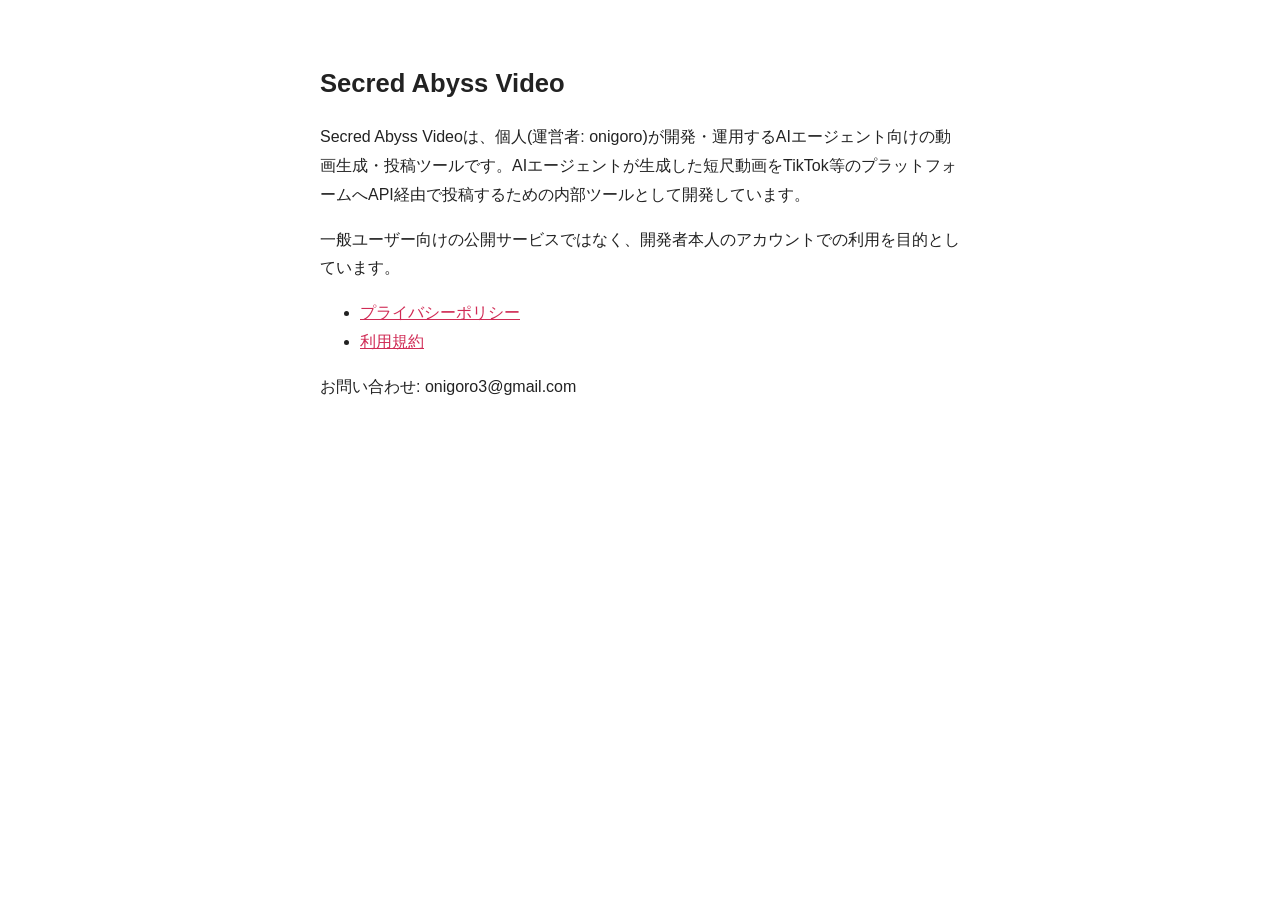
==== index.html @ 7963929e "Initial site: privacy policy, terms of service, icon" ====
<!doctype html>
<html lang="ja">
<head>
<meta charset="utf-8">
<meta name="viewport" content="width=device-width, initial-scale=1">
<title>Secred Abyss Video</title>
<style>
  body { font-family: -apple-system, BlinkMacSystemFont, "Hiragino Sans", "Yu Gothic", sans-serif; max-width: 640px; margin: 60px auto; padding: 0 20px; line-height: 1.8; color: #222; }
  h1 { font-size: 1.6em; }
  a { color: #d02b55; }
</style>
</head>
<body>
  <h1>Secred Abyss Video</h1>
  <p>Secred Abyss Videoは、個人(運営者: onigoro)が開発・運用するAIエージェント向けの動画生成・投稿ツールです。AIエージェントが生成した短尺動画をTikTok等のプラットフォームへAPI経由で投稿するための内部ツールとして開発しています。</p>
  <p>一般ユーザー向けの公開サービスではなく、開発者本人のアカウントでの利用を目的としています。</p>
  <ul>
    <li><a href="./privacy-policy.html">プライバシーポリシー</a></li>
    <li><a href="./terms-of-service.html">利用規約</a></li>
  </ul>
  <p>お問い合わせ: onigoro3@gmail.com</p>
</body>
</html>
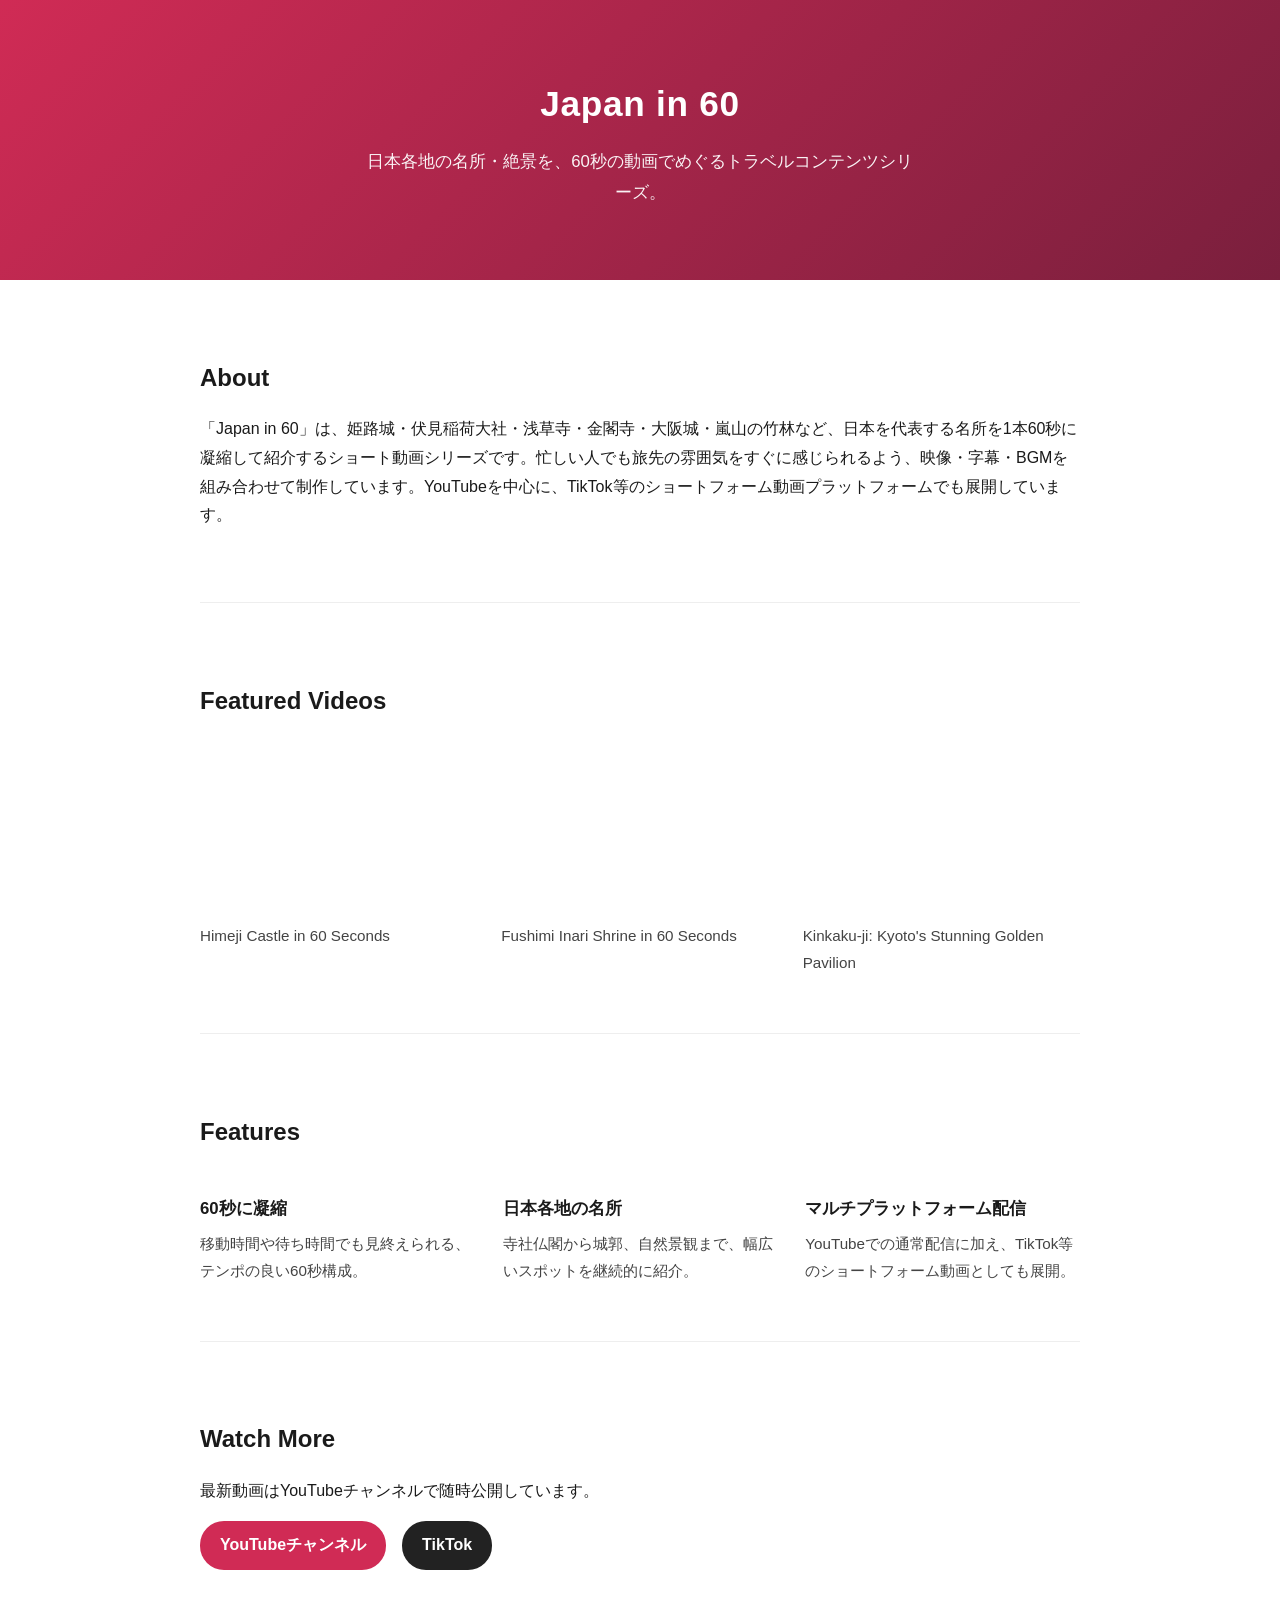
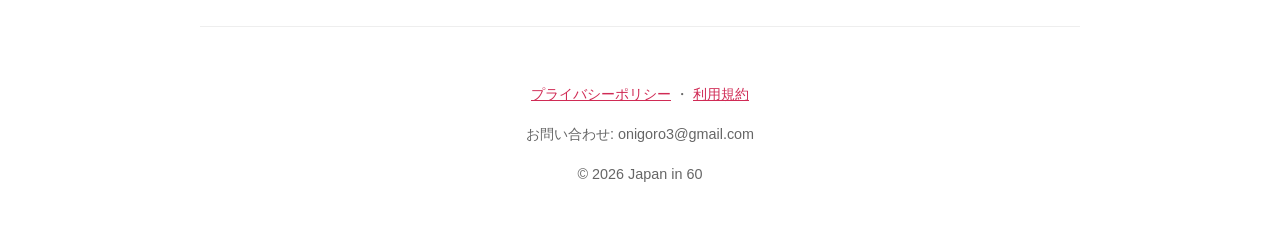
==== commit e9f443a1: "サイトをJapan in 60ブランドの公式サイト風にリニューアル TikTok審査で「ウェブサイトのURLが未完成のランディングページに見える」と 却下されたため、内部ツールである旨の自己申告文言を" ====
--- a/index.html
+++ b/index.html
@@ -3,21 +3,105 @@
 <head>
 <meta charset="utf-8">
 <meta name="viewport" content="width=device-width, initial-scale=1">
-<title>Secred Abyss Video</title>
+<title>Japan in 60 | 60秒でめぐる日本の絶景</title>
+<meta name="description" content="Japan in 60は、日本各地の名所・絶景を60秒の動画で紹介するトラベルコンテンツシリーズです。YouTube・TikTokで配信中。">
 <style>
-  body { font-family: -apple-system, BlinkMacSystemFont, "Hiragino Sans", "Yu Gothic", sans-serif; max-width: 640px; margin: 60px auto; padding: 0 20px; line-height: 1.8; color: #222; }
-  h1 { font-size: 1.6em; }
-  a { color: #d02b55; }
+  :root { color-scheme: light dark; }
+  body { font-family: -apple-system, BlinkMacSystemFont, "Hiragino Sans", "Yu Gothic", sans-serif; margin: 0; padding: 0; line-height: 1.8; color: #1a1a1a; background: #fff; }
+  header.hero { background: linear-gradient(135deg, #d02b55, #7a1f3d); color: #fff; padding: 72px 20px; text-align: center; }
+  header.hero h1 { font-size: 2.2em; margin: 0 0 12px; letter-spacing: 0.02em; }
+  header.hero p { font-size: 1.05em; margin: 0 auto; max-width: 560px; opacity: 0.95; }
+  .wrap { max-width: 880px; margin: 0 auto; padding: 0 20px; }
+  section { padding: 56px 0; border-bottom: 1px solid #eee; }
+  section h2 { font-size: 1.5em; margin-bottom: 0.6em; }
+  .videos { display: grid; grid-template-columns: repeat(auto-fit, minmax(260px, 1fr)); gap: 24px; margin-top: 24px; }
+  .video-card iframe { width: 100%; aspect-ratio: 16 / 9; border: 0; border-radius: 10px; }
+  .video-card p { margin: 10px 0 0; font-size: 0.95em; color: #444; }
+  .features { display: grid; grid-template-columns: repeat(auto-fit, minmax(220px, 1fr)); gap: 28px; margin-top: 24px; }
+  .feature h3 { font-size: 1.05em; margin-bottom: 6px; }
+  .feature p { margin: 0; color: #444; font-size: 0.95em; }
+  .links { display: flex; gap: 16px; flex-wrap: wrap; margin-top: 16px; }
+  .links a { display: inline-block; padding: 10px 20px; border-radius: 24px; background: #d02b55; color: #fff; text-decoration: none; font-weight: 600; }
+  .links a.secondary { background: #222; }
+  footer { text-align: center; padding: 40px 20px; font-size: 0.9em; color: #666; }
+  footer a { color: #d02b55; }
+  @media (prefers-color-scheme: dark) {
+    body { background: #121212; color: #eee; }
+    section { border-bottom-color: #2a2a2a; }
+    .feature p, .video-card p { color: #bbb; }
+    footer { color: #999; }
+  }
 </style>
 </head>
 <body>
-  <h1>Secred Abyss Video</h1>
-  <p>Secred Abyss Videoは、個人(運営者: onigoro)が開発・運用するAIエージェント向けの動画生成・投稿ツールです。AIエージェントが生成した短尺動画をTikTok等のプラットフォームへAPI経由で投稿するための内部ツールとして開発しています。</p>
-  <p>一般ユーザー向けの公開サービスではなく、開発者本人のアカウントでの利用を目的としています。</p>
-  <ul>
-    <li><a href="./privacy-policy.html">プライバシーポリシー</a></li>
-    <li><a href="./terms-of-service.html">利用規約</a></li>
-  </ul>
+
+<header class="hero">
+  <h1>Japan in 60</h1>
+  <p>日本各地の名所・絶景を、60秒の動画でめぐるトラベルコンテンツシリーズ。</p>
+</header>
+
+<div class="wrap">
+
+  <section id="about">
+    <h2>About</h2>
+    <p>「Japan in 60」は、姫路城・伏見稲荷大社・浅草寺・金閣寺・大阪城・嵐山の竹林など、日本を代表する名所を1本60秒に凝縮して紹介するショート動画シリーズです。忙しい人でも旅先の雰囲気をすぐに感じられるよう、映像・字幕・BGMを組み合わせて制作しています。YouTubeを中心に、TikTok等のショートフォーム動画プラットフォームでも展開しています。</p>
+  </section>
+
+  <section id="videos">
+    <h2>Featured Videos</h2>
+    <div class="videos">
+      <div class="video-card">
+        <iframe src="https://www.youtube.com/embed/I4O2WAohvkE" title="Himeji Castle in 60 Seconds" loading="lazy" allowfullscreen></iframe>
+        <p>Himeji Castle in 60 Seconds</p>
+      </div>
+      <div class="video-card">
+        <iframe src="https://www.youtube.com/embed/RI4mKDddH18" title="Fushimi Inari Shrine in 60 Seconds" loading="lazy" allowfullscreen></iframe>
+        <p>Fushimi Inari Shrine in 60 Seconds</p>
+      </div>
+      <div class="video-card">
+        <iframe src="https://www.youtube.com/embed/2-RIvHltJ2s" title="Kinkaku-ji: Kyoto's Golden Pavilion" loading="lazy" allowfullscreen></iframe>
+        <p>Kinkaku-ji: Kyoto's Stunning Golden Pavilion</p>
+      </div>
+    </div>
+  </section>
+
+  <section id="features">
+    <h2>Features</h2>
+    <div class="features">
+      <div class="feature">
+        <h3>60秒に凝縮</h3>
+        <p>移動時間や待ち時間でも見終えられる、テンポの良い60秒構成。</p>
+      </div>
+      <div class="feature">
+        <h3>日本各地の名所</h3>
+        <p>寺社仏閣から城郭、自然景観まで、幅広いスポットを継続的に紹介。</p>
+      </div>
+      <div class="feature">
+        <h3>マルチプラットフォーム配信</h3>
+        <p>YouTubeでの通常配信に加え、TikTok等のショートフォーム動画としても展開。</p>
+      </div>
+    </div>
+  </section>
+
+  <section id="links">
+    <h2>Watch More</h2>
+    <p>最新動画はYouTubeチャンネルで随時公開しています。</p>
+    <div class="links">
+      <a href="https://www.youtube.com/channel/UCpa-3qOSFfcZK1bfdzQVUzA" target="_blank" rel="noopener">YouTubeチャンネル</a>
+      <a href="https://www.tiktok.com/@japan_in_60" class="secondary" target="_blank" rel="noopener">TikTok</a>
+    </div>
+  </section>
+
+</div>
+
+<footer>
+  <p>
+    <a href="./privacy-policy.html">プライバシーポリシー</a> ・
+    <a href="./terms-of-service.html">利用規約</a>
+  </p>
   <p>お問い合わせ: onigoro3@gmail.com</p>
+  <p>&copy; 2026 Japan in 60</p>
+</footer>
+
 </body>
 </html>
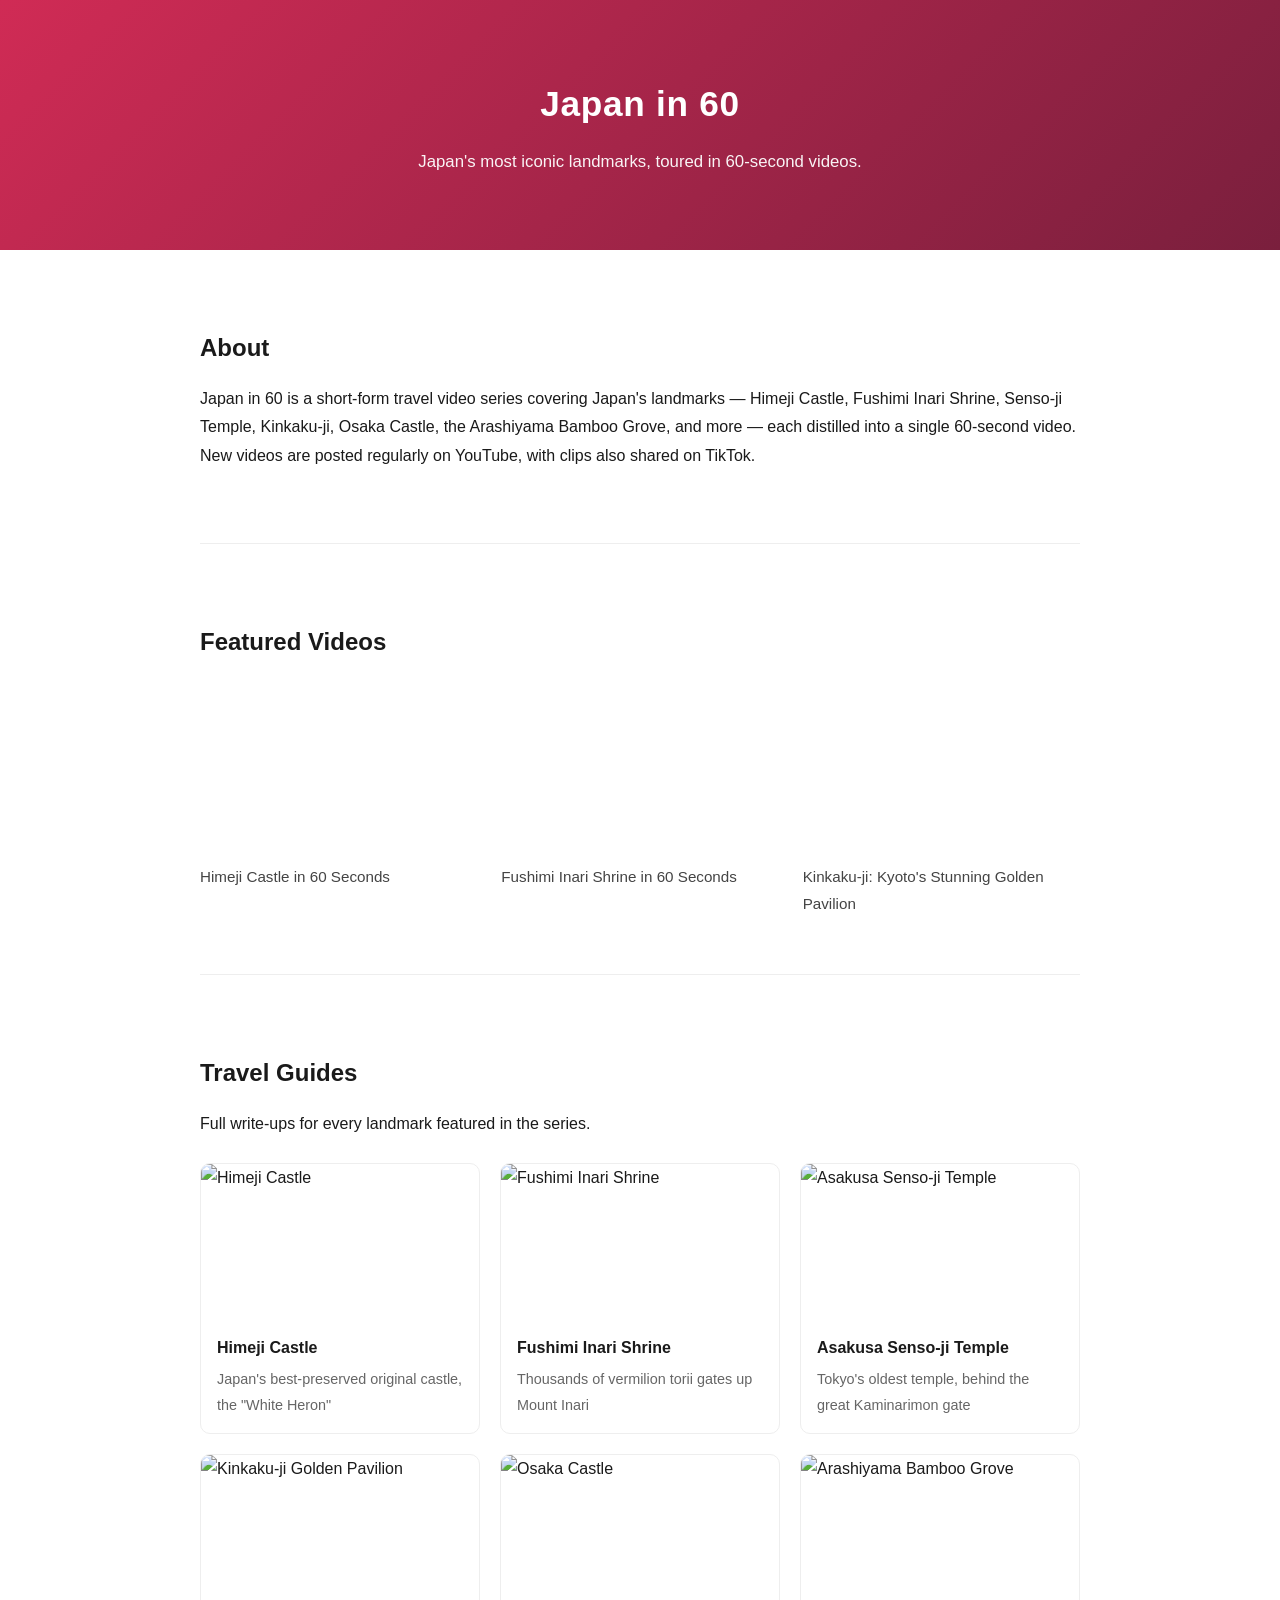
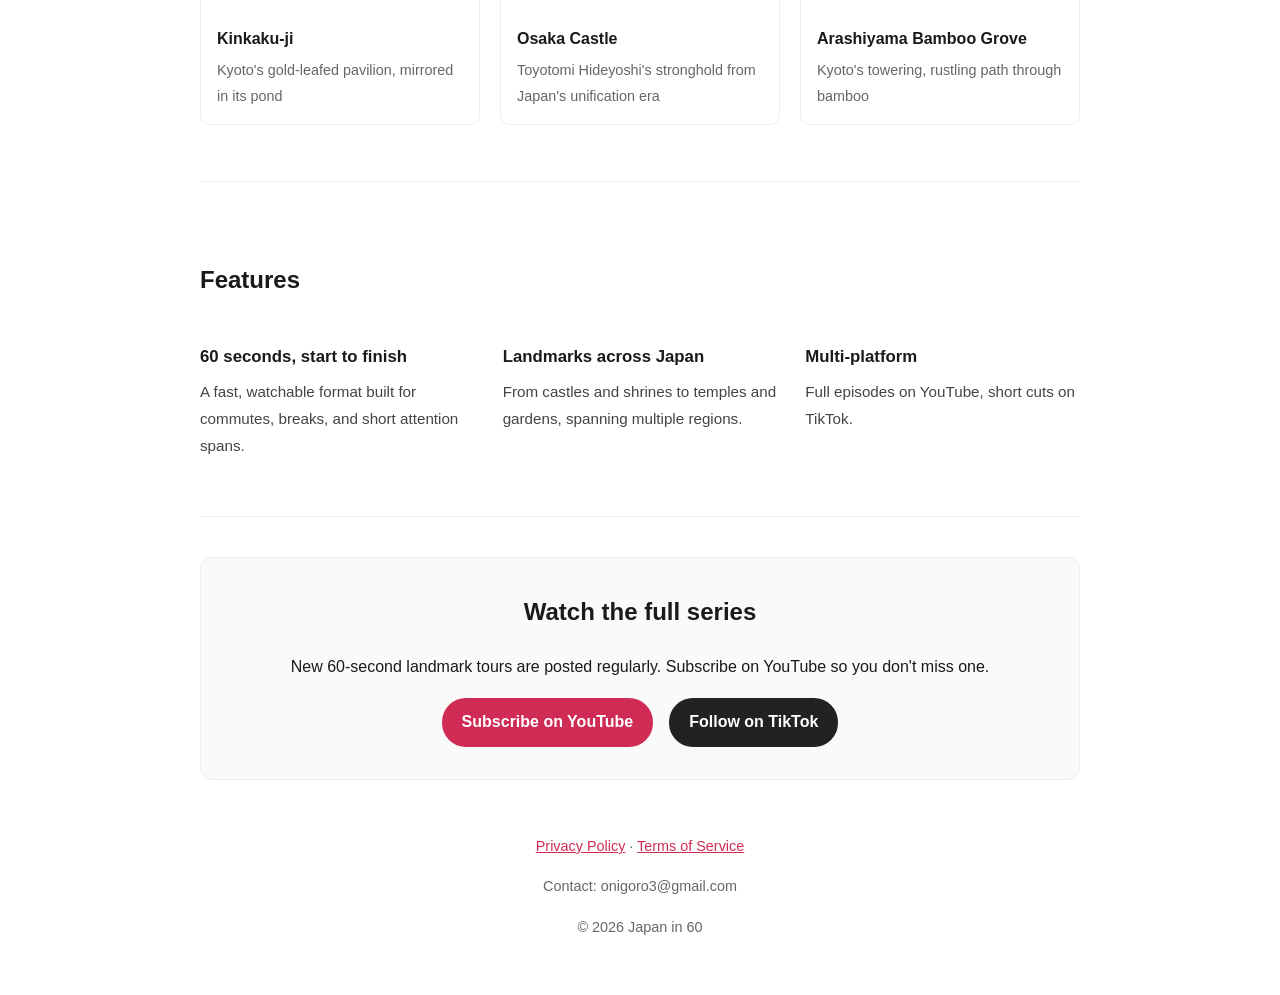
==== commit 5eb52c02: "サイトを英語化し、名所ごとの旅行ガイド記事6本を追加 海外向けSEO/インデックスとYouTube/TikTokへの流入導線強化のため、 トップページ・プライバシーポリシー・利用規約を英語化。名所ごと" ====
--- a/index.html
+++ b/index.html
@@ -1,50 +1,25 @@
 <!doctype html>
-<html lang="ja">
+<html lang="en">
 <head>
 <meta charset="utf-8">
 <meta name="viewport" content="width=device-width, initial-scale=1">
-<title>Japan in 60 | 60秒でめぐる日本の絶景</title>
-<meta name="description" content="Japan in 60は、日本各地の名所・絶景を60秒の動画で紹介するトラベルコンテンツシリーズです。YouTube・TikTokで配信中。">
-<style>
-  :root { color-scheme: light dark; }
-  body { font-family: -apple-system, BlinkMacSystemFont, "Hiragino Sans", "Yu Gothic", sans-serif; margin: 0; padding: 0; line-height: 1.8; color: #1a1a1a; background: #fff; }
-  header.hero { background: linear-gradient(135deg, #d02b55, #7a1f3d); color: #fff; padding: 72px 20px; text-align: center; }
-  header.hero h1 { font-size: 2.2em; margin: 0 0 12px; letter-spacing: 0.02em; }
-  header.hero p { font-size: 1.05em; margin: 0 auto; max-width: 560px; opacity: 0.95; }
-  .wrap { max-width: 880px; margin: 0 auto; padding: 0 20px; }
-  section { padding: 56px 0; border-bottom: 1px solid #eee; }
-  section h2 { font-size: 1.5em; margin-bottom: 0.6em; }
-  .videos { display: grid; grid-template-columns: repeat(auto-fit, minmax(260px, 1fr)); gap: 24px; margin-top: 24px; }
-  .video-card iframe { width: 100%; aspect-ratio: 16 / 9; border: 0; border-radius: 10px; }
-  .video-card p { margin: 10px 0 0; font-size: 0.95em; color: #444; }
-  .features { display: grid; grid-template-columns: repeat(auto-fit, minmax(220px, 1fr)); gap: 28px; margin-top: 24px; }
-  .feature h3 { font-size: 1.05em; margin-bottom: 6px; }
-  .feature p { margin: 0; color: #444; font-size: 0.95em; }
-  .links { display: flex; gap: 16px; flex-wrap: wrap; margin-top: 16px; }
-  .links a { display: inline-block; padding: 10px 20px; border-radius: 24px; background: #d02b55; color: #fff; text-decoration: none; font-weight: 600; }
-  .links a.secondary { background: #222; }
-  footer { text-align: center; padding: 40px 20px; font-size: 0.9em; color: #666; }
-  footer a { color: #d02b55; }
-  @media (prefers-color-scheme: dark) {
-    body { background: #121212; color: #eee; }
-    section { border-bottom-color: #2a2a2a; }
-    .feature p, .video-card p { color: #bbb; }
-    footer { color: #999; }
-  }
-</style>
+<title>Japan in 60 | Japan's Landmarks in 60-Second Videos</title>
+<meta name="description" content="Japan in 60 is a short-form video series that tours Japan's most iconic landmarks in 60 seconds each. Watch on YouTube and TikTok, or read the full travel guides.">
+<link rel="canonical" href="https://onigoro3.github.io/secred-abyss-video/">
+<link rel="stylesheet" href="./style.css">
 </head>
 <body>
 
 <header class="hero">
   <h1>Japan in 60</h1>
-  <p>日本各地の名所・絶景を、60秒の動画でめぐるトラベルコンテンツシリーズ。</p>
+  <p>Japan's most iconic landmarks, toured in 60-second videos.</p>
 </header>
 
 <div class="wrap">
 
   <section id="about">
     <h2>About</h2>
-    <p>「Japan in 60」は、姫路城・伏見稲荷大社・浅草寺・金閣寺・大阪城・嵐山の竹林など、日本を代表する名所を1本60秒に凝縮して紹介するショート動画シリーズです。忙しい人でも旅先の雰囲気をすぐに感じられるよう、映像・字幕・BGMを組み合わせて制作しています。YouTubeを中心に、TikTok等のショートフォーム動画プラットフォームでも展開しています。</p>
+    <p>Japan in 60 is a short-form travel video series covering Japan's landmarks — Himeji Castle, Fushimi Inari Shrine, Senso-ji Temple, Kinkaku-ji, Osaka Castle, the Arashiyama Bamboo Grove, and more — each distilled into a single 60-second video. New videos are posted regularly on YouTube, with clips also shared on TikTok.</p>
   </section>
 
   <section id="videos">
@@ -65,41 +40,90 @@
     </div>
   </section>
 
+  <section id="guides">
+    <h2>Travel Guides</h2>
+    <p>Full write-ups for every landmark featured in the series.</p>
+    <div class="guides">
+      <a class="guide-card" href="./articles/himeji-castle.html">
+        <img src="https://img.youtube.com/vi/I4O2WAohvkE/hqdefault.jpg" alt="Himeji Castle" loading="lazy">
+        <div class="guide-card-body">
+          <h3>Himeji Castle</h3>
+          <p>Japan's best-preserved original castle, the "White Heron"</p>
+        </div>
+      </a>
+      <a class="guide-card" href="./articles/fushimi-inari-shrine.html">
+        <img src="https://img.youtube.com/vi/RI4mKDddH18/hqdefault.jpg" alt="Fushimi Inari Shrine" loading="lazy">
+        <div class="guide-card-body">
+          <h3>Fushimi Inari Shrine</h3>
+          <p>Thousands of vermilion torii gates up Mount Inari</p>
+        </div>
+      </a>
+      <a class="guide-card" href="./articles/asakusa-sensoji-temple.html">
+        <img src="https://img.youtube.com/vi/uT6TmuySlJw/hqdefault.jpg" alt="Asakusa Senso-ji Temple" loading="lazy">
+        <div class="guide-card-body">
+          <h3>Asakusa Senso-ji Temple</h3>
+          <p>Tokyo's oldest temple, behind the great Kaminarimon gate</p>
+        </div>
+      </a>
+      <a class="guide-card" href="./articles/kinkakuji-golden-pavilion.html">
+        <img src="https://img.youtube.com/vi/2-RIvHltJ2s/hqdefault.jpg" alt="Kinkaku-ji Golden Pavilion" loading="lazy">
+        <div class="guide-card-body">
+          <h3>Kinkaku-ji</h3>
+          <p>Kyoto's gold-leafed pavilion, mirrored in its pond</p>
+        </div>
+      </a>
+      <a class="guide-card" href="./articles/osaka-castle.html">
+        <img src="https://img.youtube.com/vi/92txyfQEysI/hqdefault.jpg" alt="Osaka Castle" loading="lazy">
+        <div class="guide-card-body">
+          <h3>Osaka Castle</h3>
+          <p>Toyotomi Hideyoshi's stronghold from Japan's unification era</p>
+        </div>
+      </a>
+      <a class="guide-card" href="./articles/arashiyama-bamboo-grove.html">
+        <img src="https://img.youtube.com/vi/oqUsK2Q7cJ4/hqdefault.jpg" alt="Arashiyama Bamboo Grove" loading="lazy">
+        <div class="guide-card-body">
+          <h3>Arashiyama Bamboo Grove</h3>
+          <p>Kyoto's towering, rustling path through bamboo</p>
+        </div>
+      </a>
+    </div>
+  </section>
+
   <section id="features">
     <h2>Features</h2>
     <div class="features">
       <div class="feature">
-        <h3>60秒に凝縮</h3>
-        <p>移動時間や待ち時間でも見終えられる、テンポの良い60秒構成。</p>
+        <h3>60 seconds, start to finish</h3>
+        <p>A fast, watchable format built for commutes, breaks, and short attention spans.</p>
       </div>
       <div class="feature">
-        <h3>日本各地の名所</h3>
-        <p>寺社仏閣から城郭、自然景観まで、幅広いスポットを継続的に紹介。</p>
+        <h3>Landmarks across Japan</h3>
+        <p>From castles and shrines to temples and gardens, spanning multiple regions.</p>
       </div>
       <div class="feature">
-        <h3>マルチプラットフォーム配信</h3>
-        <p>YouTubeでの通常配信に加え、TikTok等のショートフォーム動画としても展開。</p>
+        <h3>Multi-platform</h3>
+        <p>Full episodes on YouTube, short cuts on TikTok.</p>
       </div>
     </div>
   </section>
 
-  <section id="links">
-    <h2>Watch More</h2>
-    <p>最新動画はYouTubeチャンネルで随時公開しています。</p>
-    <div class="links">
-      <a href="https://www.youtube.com/channel/UCpa-3qOSFfcZK1bfdzQVUzA" target="_blank" rel="noopener">YouTubeチャンネル</a>
-      <a href="https://www.tiktok.com/@japan_in_60" class="secondary" target="_blank" rel="noopener">TikTok</a>
+  <div class="cta-box">
+    <h2>Watch the full series</h2>
+    <p>New 60-second landmark tours are posted regularly. Subscribe on YouTube so you don't miss one.</p>
+    <div class="links" style="justify-content: center;">
+      <a href="https://www.youtube.com/channel/UCpa-3qOSFfcZK1bfdzQVUzA?sub_confirmation=1" target="_blank" rel="noopener">Subscribe on YouTube</a>
+      <a href="https://www.tiktok.com/@japan_in_60" class="secondary" target="_blank" rel="noopener">Follow on TikTok</a>
     </div>
-  </section>
+  </div>
 
 </div>
 
 <footer>
   <p>
-    <a href="./privacy-policy.html">プライバシーポリシー</a> ・
-    <a href="./terms-of-service.html">利用規約</a>
+    <a href="./privacy-policy.html">Privacy Policy</a> &middot;
+    <a href="./terms-of-service.html">Terms of Service</a>
   </p>
-  <p>お問い合わせ: onigoro3@gmail.com</p>
+  <p>Contact: onigoro3@gmail.com</p>
   <p>&copy; 2026 Japan in 60</p>
 </footer>
 
--- a/style.css
+++ b/style.css
@@ -0,0 +1,51 @@
+:root { color-scheme: light dark; }
+body { font-family: -apple-system, BlinkMacSystemFont, "Hiragino Sans", "Yu Gothic", sans-serif; margin: 0; padding: 0; line-height: 1.8; color: #1a1a1a; background: #fff; }
+
+header.hero { background: linear-gradient(135deg, #d02b55, #7a1f3d); color: #fff; padding: 72px 20px; text-align: center; }
+header.hero h1 { font-size: 2.2em; margin: 0 0 12px; letter-spacing: 0.02em; }
+header.hero p { font-size: 1.05em; margin: 0 auto; max-width: 560px; opacity: 0.95; }
+header.hero.small { padding: 48px 20px 40px; }
+header.hero.small h1 { font-size: 1.7em; }
+header.hero .back { display: inline-block; margin-bottom: 18px; color: #ffd9e2; text-decoration: none; font-size: 0.95em; }
+
+.wrap { max-width: 880px; margin: 0 auto; padding: 0 20px; }
+.wrap.narrow { max-width: 680px; }
+
+section { padding: 56px 0; border-bottom: 1px solid #eee; }
+section h2 { font-size: 1.5em; margin-bottom: 0.6em; }
+
+.videos { display: grid; grid-template-columns: repeat(auto-fit, minmax(260px, 1fr)); gap: 24px; margin-top: 24px; }
+.video-card iframe, .article-video iframe { width: 100%; aspect-ratio: 16 / 9; border: 0; border-radius: 10px; }
+.video-card p { margin: 10px 0 0; font-size: 0.95em; color: #444; }
+
+.features { display: grid; grid-template-columns: repeat(auto-fit, minmax(220px, 1fr)); gap: 28px; margin-top: 24px; }
+.feature h3 { font-size: 1.05em; margin-bottom: 6px; }
+.feature p { margin: 0; color: #444; font-size: 0.95em; }
+
+.guides { display: grid; grid-template-columns: repeat(auto-fit, minmax(240px, 1fr)); gap: 20px; margin-top: 24px; }
+.guide-card { display: block; border: 1px solid #eee; border-radius: 10px; overflow: hidden; text-decoration: none; color: inherit; transition: box-shadow 0.15s ease; }
+.guide-card:hover { box-shadow: 0 4px 16px rgba(0,0,0,0.1); }
+.guide-card img { width: 100%; aspect-ratio: 16 / 9; object-fit: cover; display: block; }
+.guide-card .guide-card-body { padding: 14px 16px; }
+.guide-card h3 { margin: 0 0 4px; font-size: 1em; }
+.guide-card p { margin: 0; font-size: 0.9em; color: #666; }
+
+.links { display: flex; gap: 16px; flex-wrap: wrap; margin-top: 16px; }
+.links a { display: inline-block; padding: 10px 20px; border-radius: 24px; background: #d02b55; color: #fff; text-decoration: none; font-weight: 600; }
+.links a.secondary { background: #222; }
+
+.cta-box { background: #fafafa; border: 1px solid #eee; border-radius: 12px; padding: 32px; text-align: center; margin-top: 40px; }
+.cta-box h2 { margin-top: 0; }
+
+footer { text-align: center; padding: 40px 20px; font-size: 0.9em; color: #666; }
+footer a { color: #d02b55; }
+
+@media (prefers-color-scheme: dark) {
+  body { background: #121212; color: #eee; }
+  section { border-bottom-color: #2a2a2a; }
+  .feature p, .video-card p { color: #bbb; }
+  .guide-card { border-color: #2a2a2a; }
+  .guide-card p { color: #999; }
+  .cta-box { background: #1a1a1a; border-color: #2a2a2a; }
+  footer { color: #999; }
+}
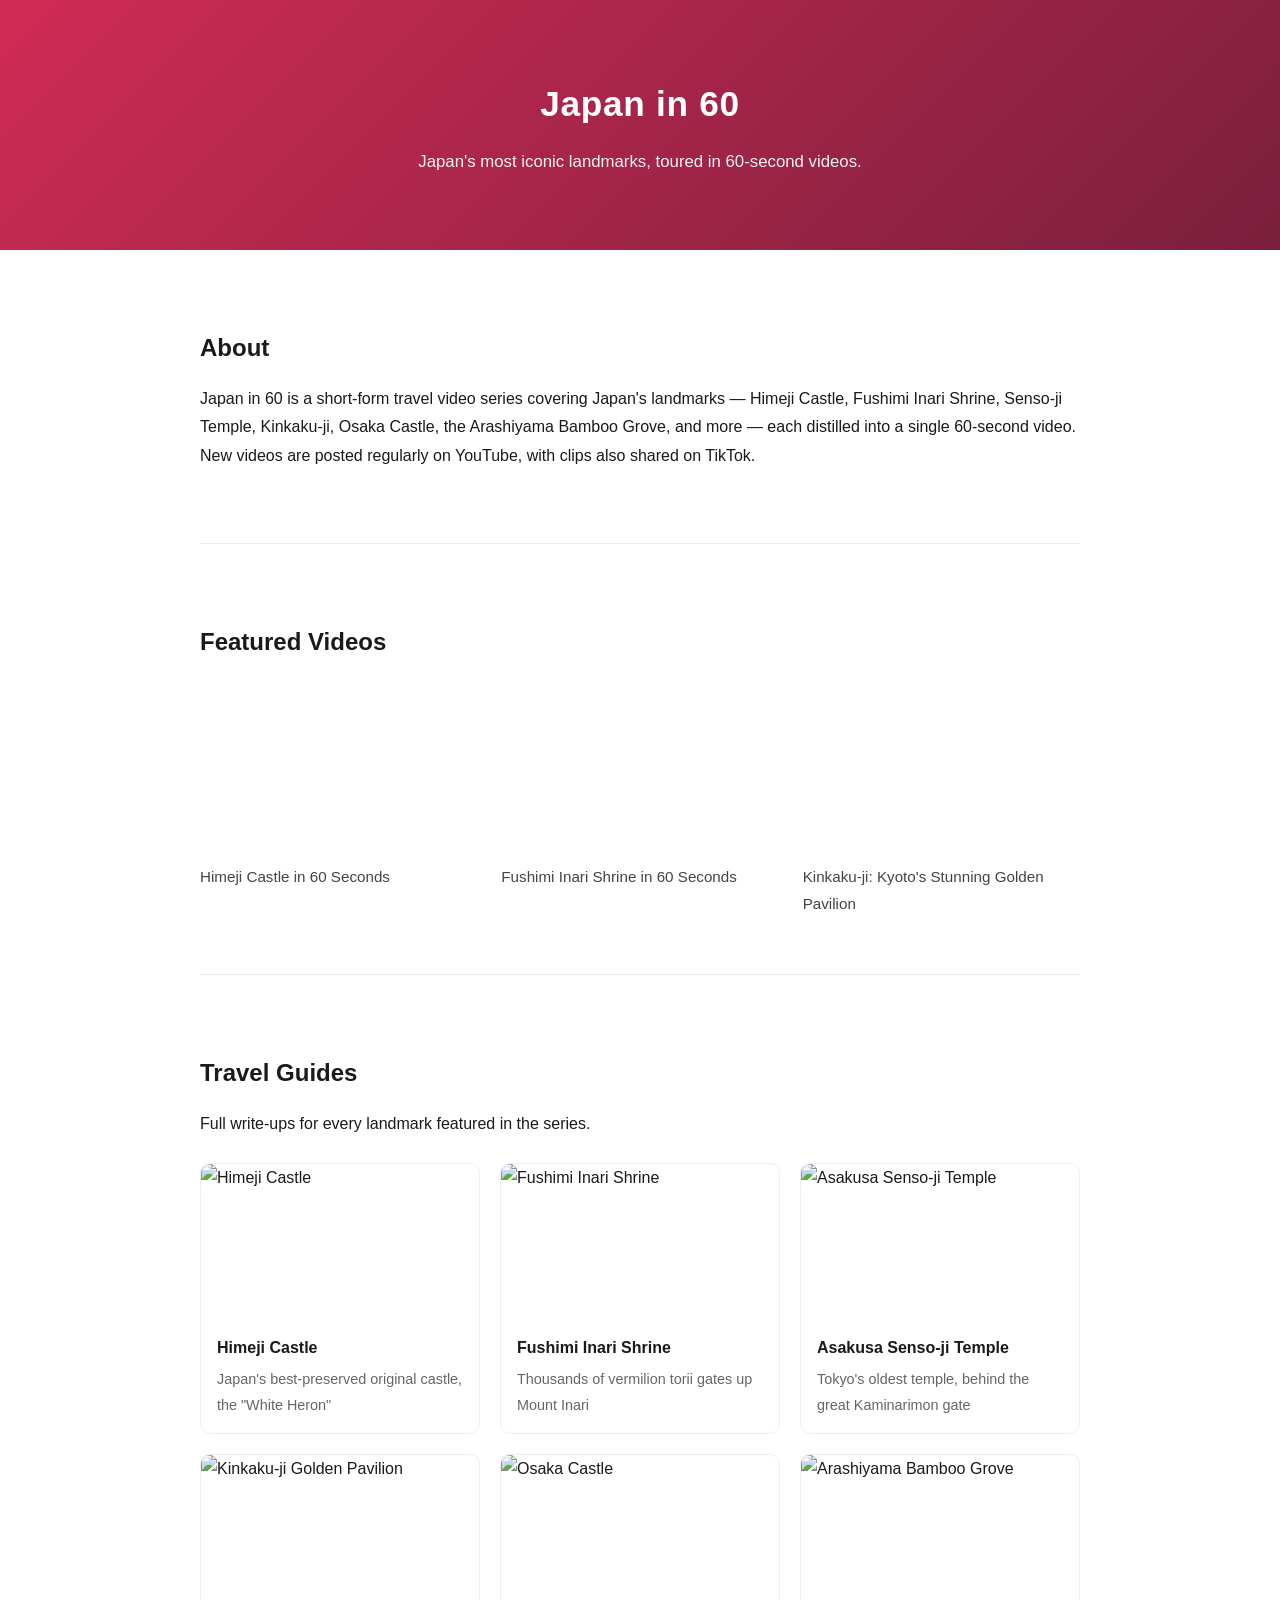
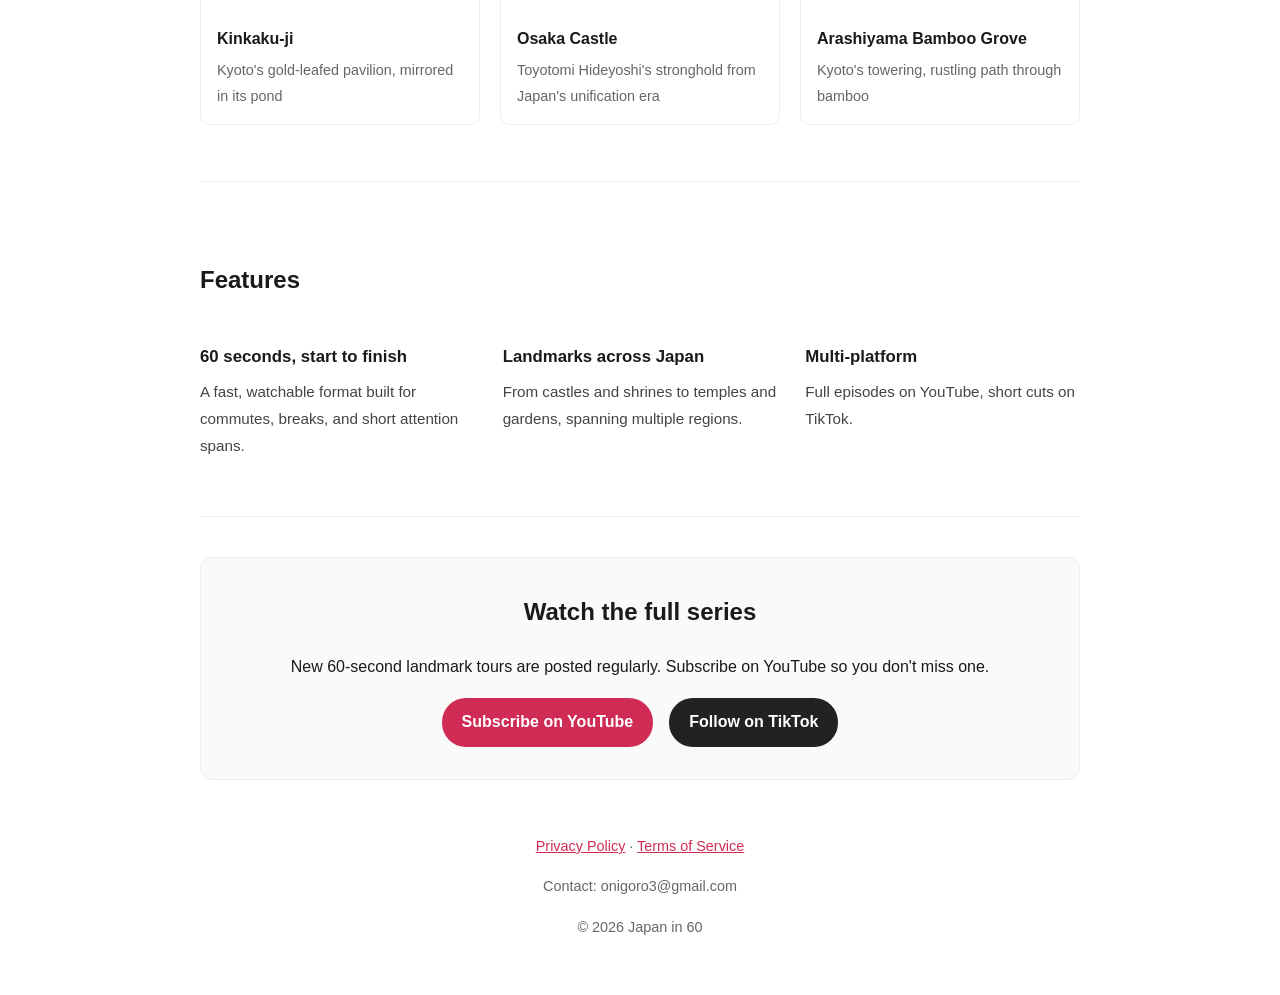
==== commit 81cf2e80: "Google Search Console所有権確認用metaタグを追加 海外向けインデックス登録のためjapanin.netをSearch Consoleへ登録。  Co-Authored-By: " ====
--- a/index.html
+++ b/index.html
@@ -3,9 +3,10 @@
 <head>
 <meta charset="utf-8">
 <meta name="viewport" content="width=device-width, initial-scale=1">
+<meta name="google-site-verification" content="rEIEpNqiU4zA0SunhPDjMxFzEUC4fReAYaHafd4rKjI" />
 <title>Japan in 60 | Japan's Landmarks in 60-Second Videos</title>
 <meta name="description" content="Japan in 60 is a short-form video series that tours Japan's most iconic landmarks in 60 seconds each. Watch on YouTube and TikTok, or read the full travel guides.">
-<link rel="canonical" href="https://onigoro3.github.io/secred-abyss-video/">
+<link rel="canonical" href="https://japanin.net/">
 <link rel="stylesheet" href="./style.css">
 </head>
 <body>
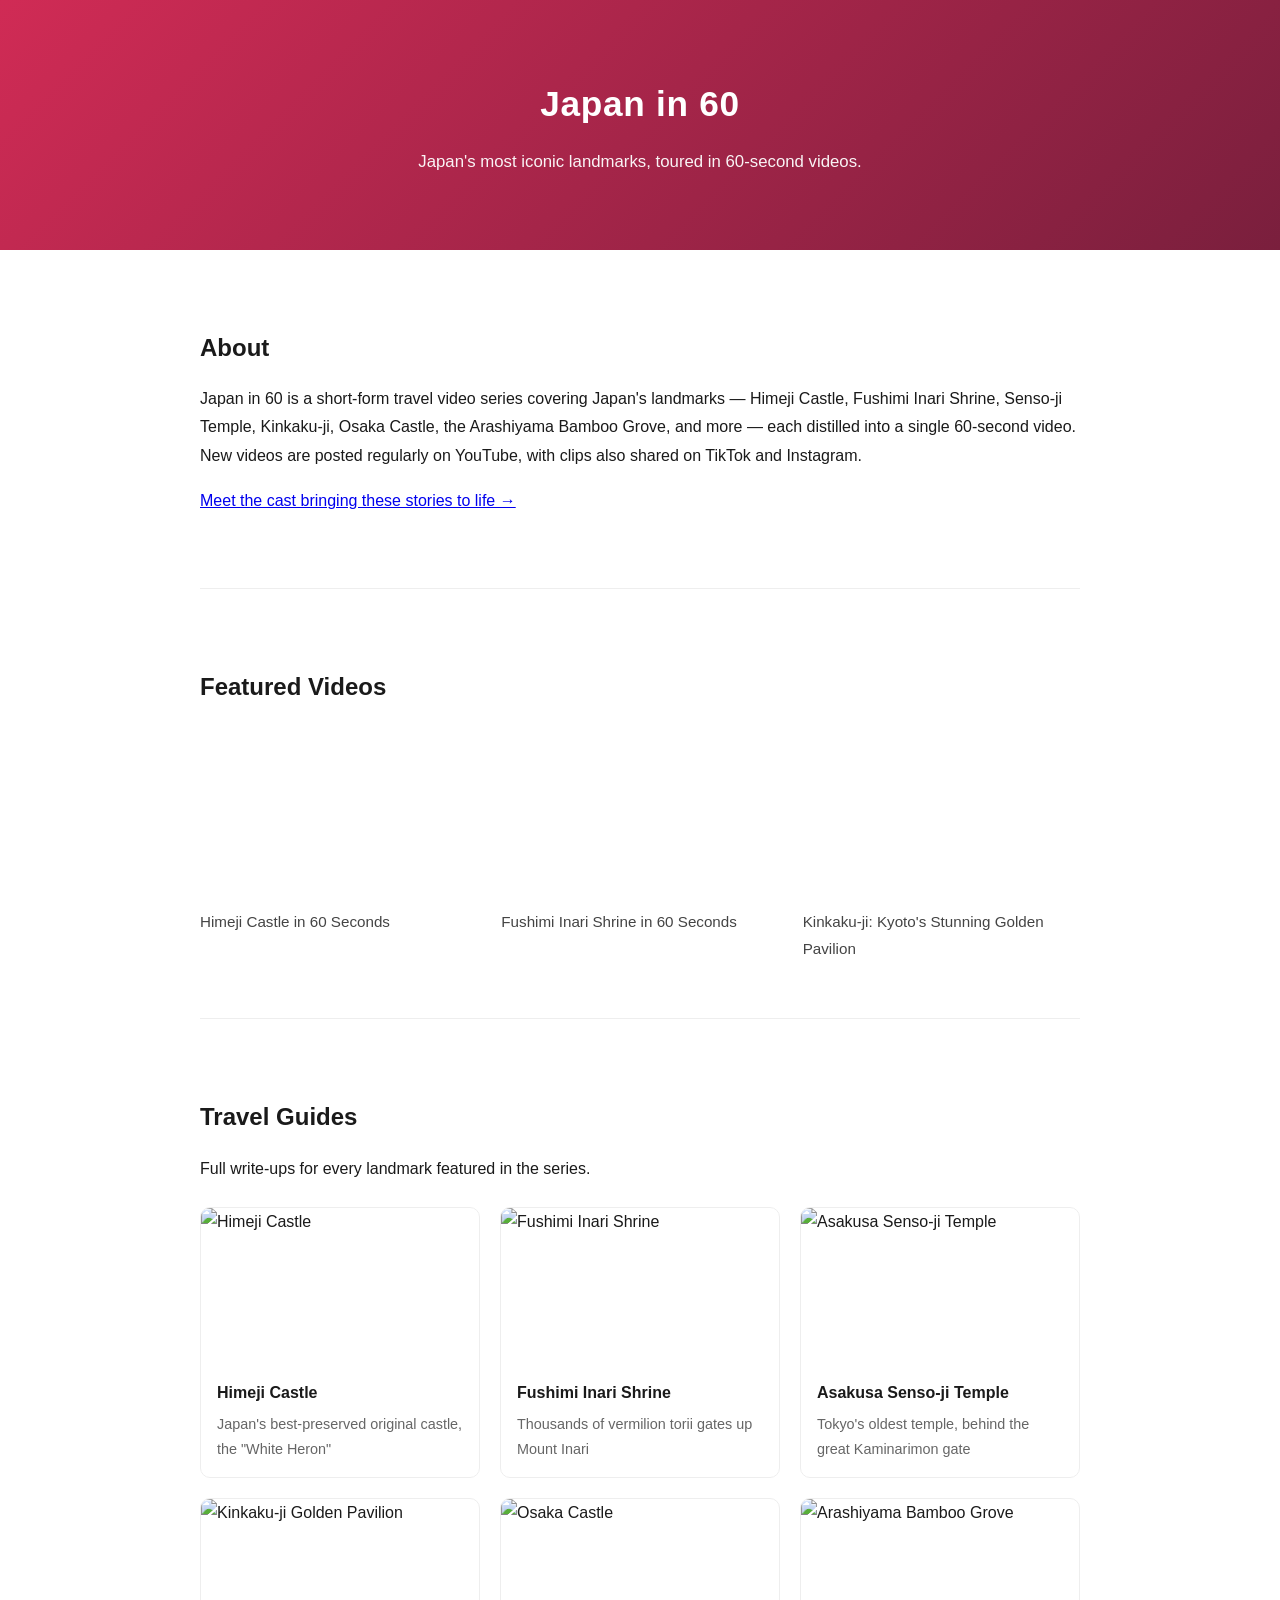
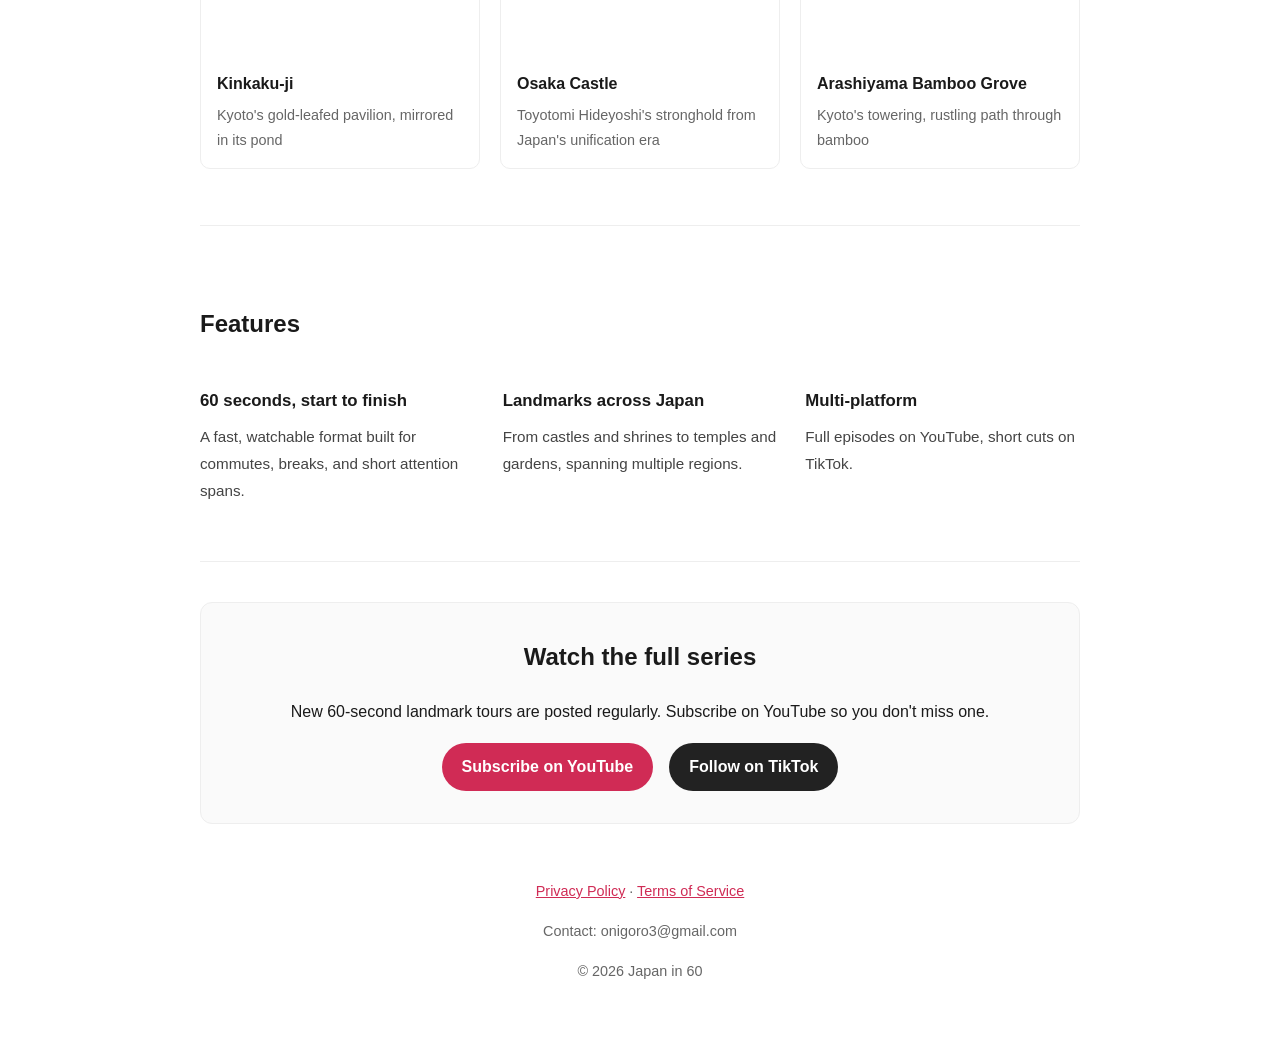
==== commit 22342c3b: "キャラクター紹介ページ(characters.html)を追加 Instagram/YouTube/Untranslatable Japanの全キャラクター(雪瀬みゆ、アーディオス、 紅姫、山中まいこ" ====
--- a/index.html
+++ b/index.html
@@ -20,7 +20,8 @@
 
   <section id="about">
     <h2>About</h2>
-    <p>Japan in 60 is a short-form travel video series covering Japan's landmarks — Himeji Castle, Fushimi Inari Shrine, Senso-ji Temple, Kinkaku-ji, Osaka Castle, the Arashiyama Bamboo Grove, and more — each distilled into a single 60-second video. New videos are posted regularly on YouTube, with clips also shared on TikTok.</p>
+    <p>Japan in 60 is a short-form travel video series covering Japan's landmarks — Himeji Castle, Fushimi Inari Shrine, Senso-ji Temple, Kinkaku-ji, Osaka Castle, the Arashiyama Bamboo Grove, and more — each distilled into a single 60-second video. New videos are posted regularly on YouTube, with clips also shared on TikTok and Instagram.</p>
+    <p><a href="./characters.html">Meet the cast bringing these stories to life &rarr;</a></p>
   </section>
 
   <section id="videos">
--- a/style.css
+++ b/style.css
@@ -30,6 +30,13 @@
 .guide-card h3 { margin: 0 0 4px; font-size: 1em; }
 .guide-card p { margin: 0; font-size: 0.9em; color: #666; }
 
+.characters { display: grid; grid-template-columns: repeat(auto-fit, minmax(240px, 1fr)); gap: 28px; margin-top: 24px; }
+.character-card { display: flex; flex-direction: column; align-items: center; text-align: center; border: 1px solid #eee; border-radius: 10px; padding: 20px 16px; }
+.character-card img { max-height: 260px; width: auto; max-width: 100%; object-fit: contain; margin-bottom: 14px; }
+.character-card h3 { margin: 0 0 8px; font-size: 1.1em; }
+.character-role { margin: 0 0 8px; font-size: 0.92em; color: #444; }
+.character-trait { margin: 0; font-size: 0.88em; color: #666; }
+
 .links { display: flex; gap: 16px; flex-wrap: wrap; margin-top: 16px; }
 .links a { display: inline-block; padding: 10px 20px; border-radius: 24px; background: #d02b55; color: #fff; text-decoration: none; font-weight: 600; }
 .links a.secondary { background: #222; }
@@ -48,4 +55,7 @@
   .guide-card p { color: #999; }
   .cta-box { background: #1a1a1a; border-color: #2a2a2a; }
   footer { color: #999; }
+  .character-card { border-color: #2a2a2a; }
+  .character-role { color: #bbb; }
+  .character-trait { color: #999; }
 }
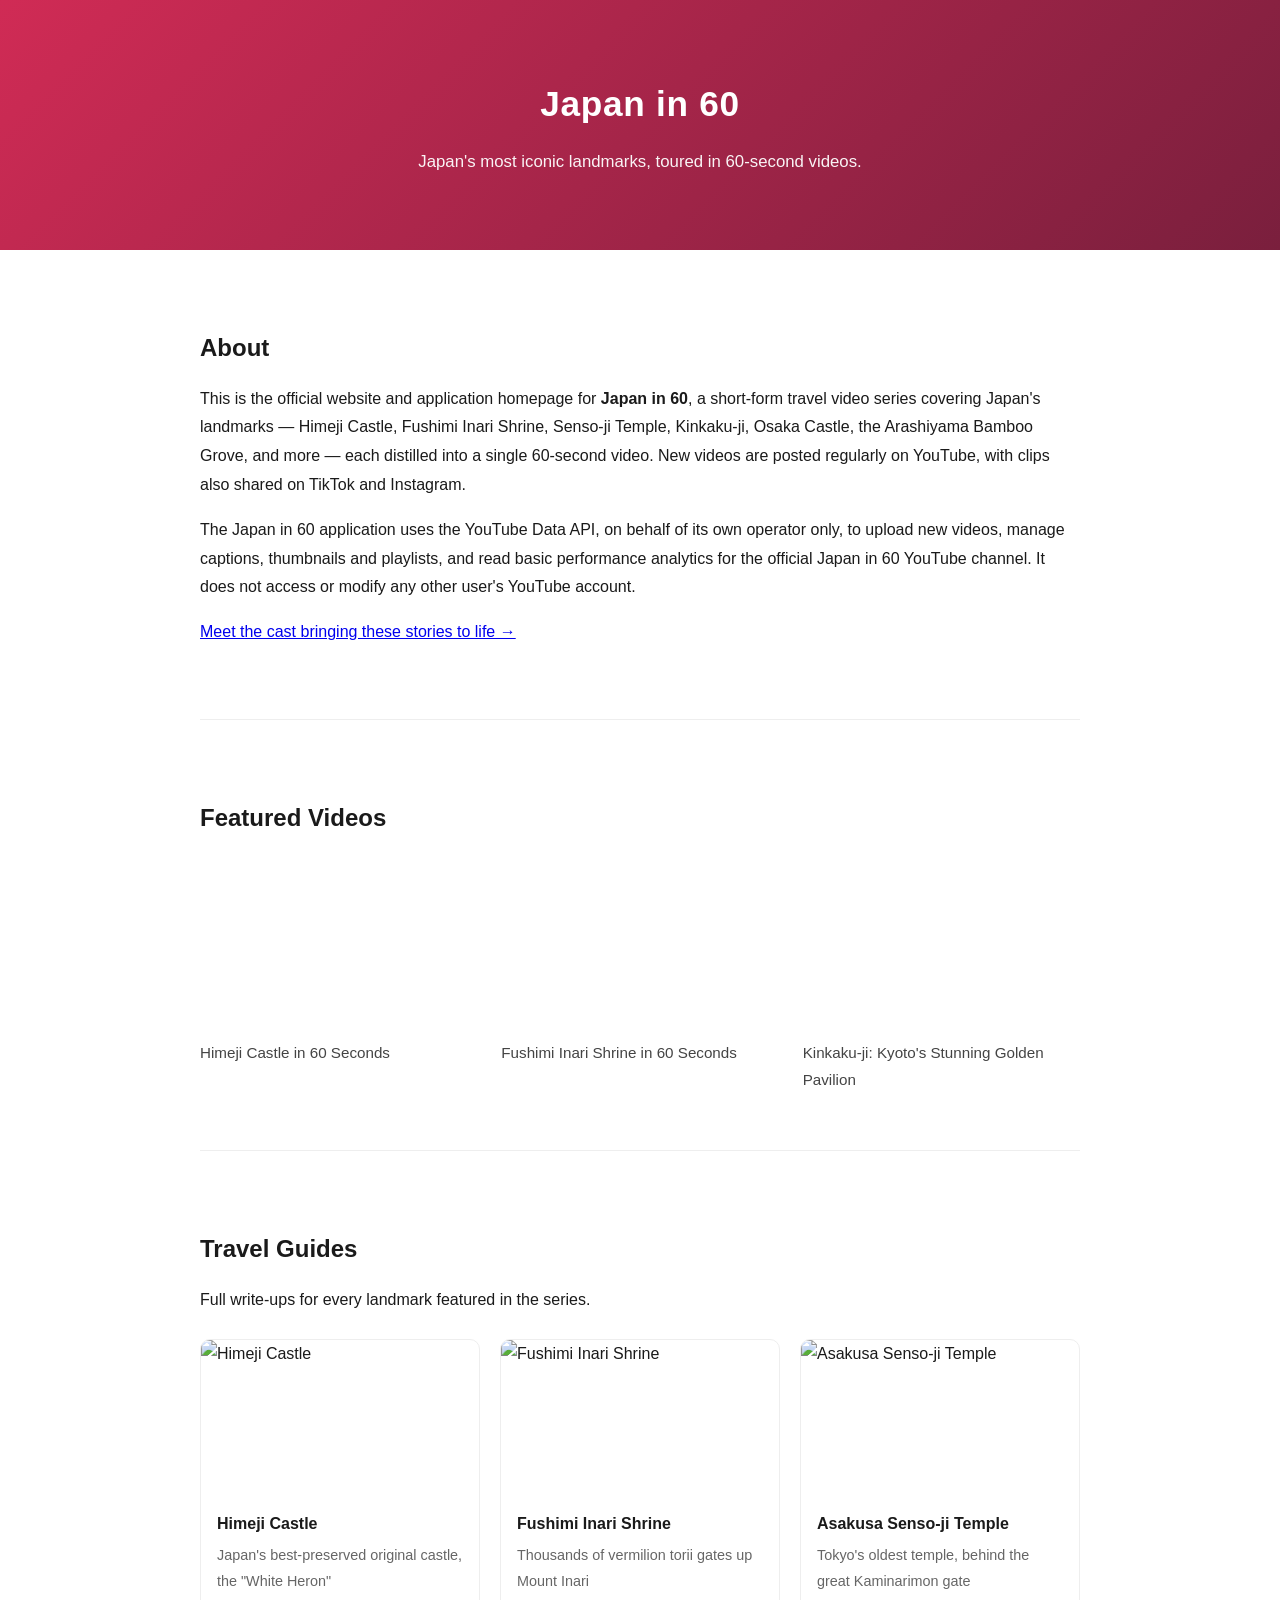
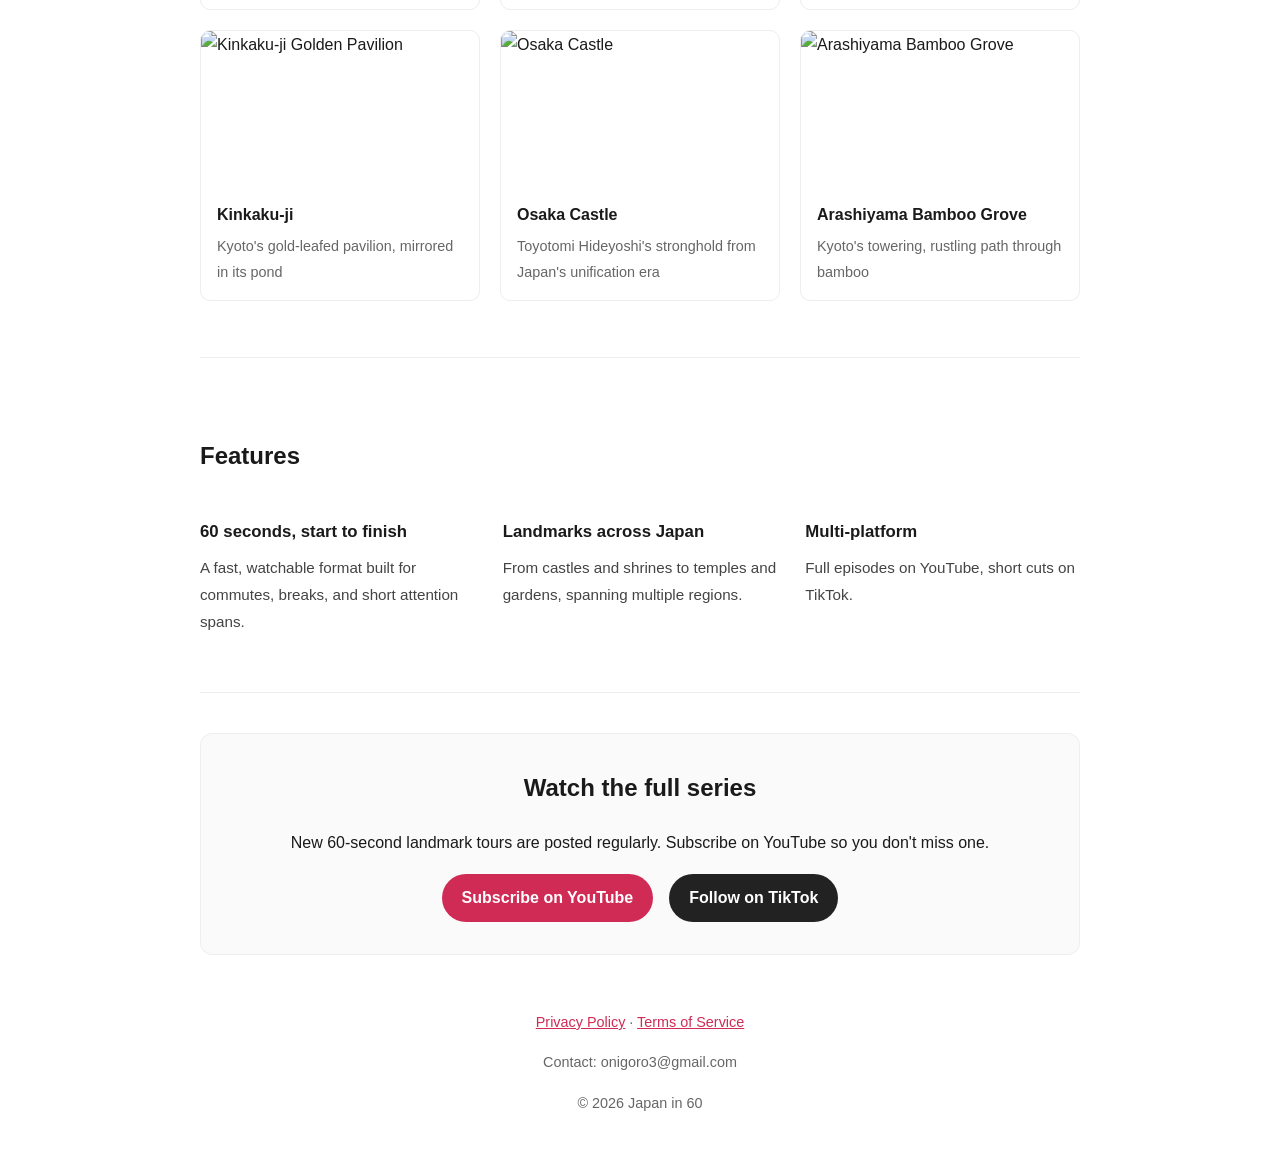
==== commit 28905c19: "Google OAuth検証のブランディング確認指摘に対応: ホームページにアプリの目的(YouTube API利用範囲)を明記 Co-Authored-By: Claude Sonnet 5 <no" ====
--- a/index.html
+++ b/index.html
@@ -20,7 +20,8 @@
 
   <section id="about">
     <h2>About</h2>
-    <p>Japan in 60 is a short-form travel video series covering Japan's landmarks — Himeji Castle, Fushimi Inari Shrine, Senso-ji Temple, Kinkaku-ji, Osaka Castle, the Arashiyama Bamboo Grove, and more — each distilled into a single 60-second video. New videos are posted regularly on YouTube, with clips also shared on TikTok and Instagram.</p>
+    <p>This is the official website and application homepage for <strong>Japan in 60</strong>, a short-form travel video series covering Japan's landmarks — Himeji Castle, Fushimi Inari Shrine, Senso-ji Temple, Kinkaku-ji, Osaka Castle, the Arashiyama Bamboo Grove, and more — each distilled into a single 60-second video. New videos are posted regularly on YouTube, with clips also shared on TikTok and Instagram.</p>
+    <p>The Japan in 60 application uses the YouTube Data API, on behalf of its own operator only, to upload new videos, manage captions, thumbnails and playlists, and read basic performance analytics for the official Japan in 60 YouTube channel. It does not access or modify any other user's YouTube account.</p>
     <p><a href="./characters.html">Meet the cast bringing these stories to life &rarr;</a></p>
   </section>
 
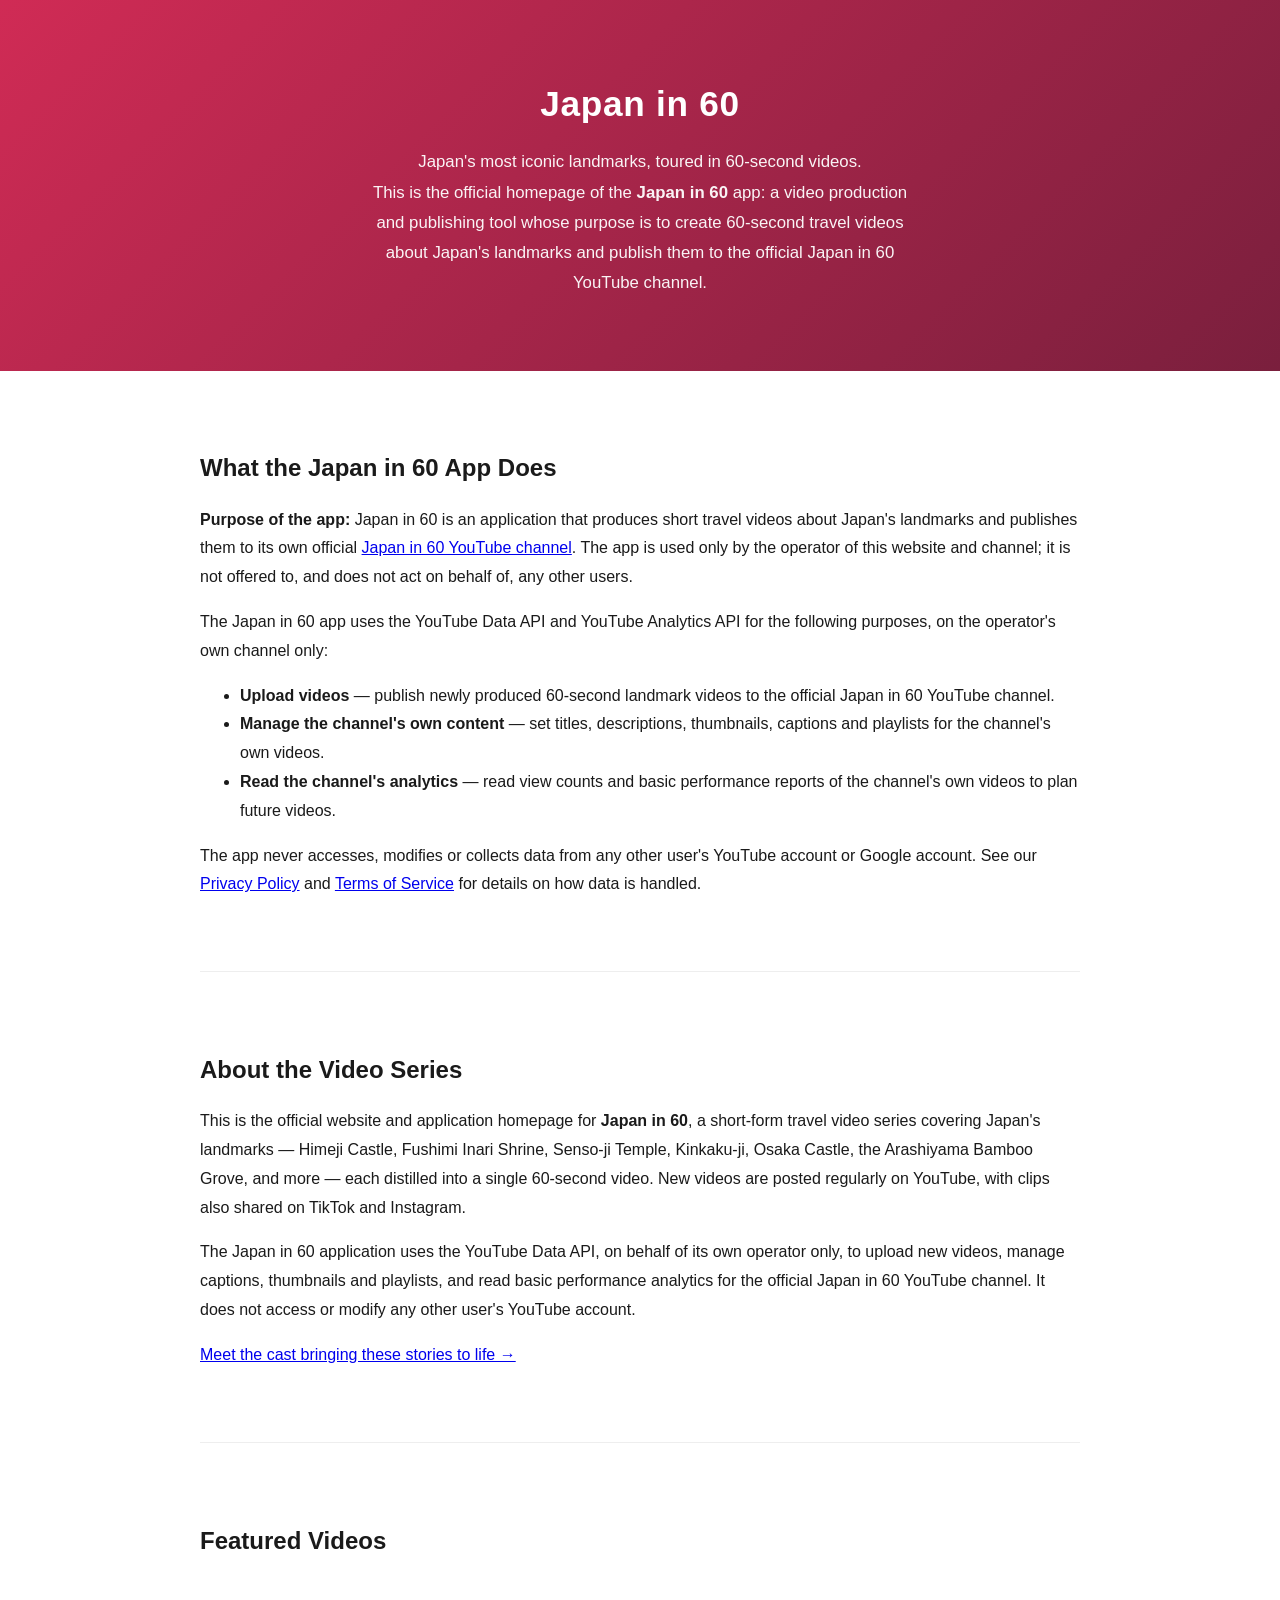
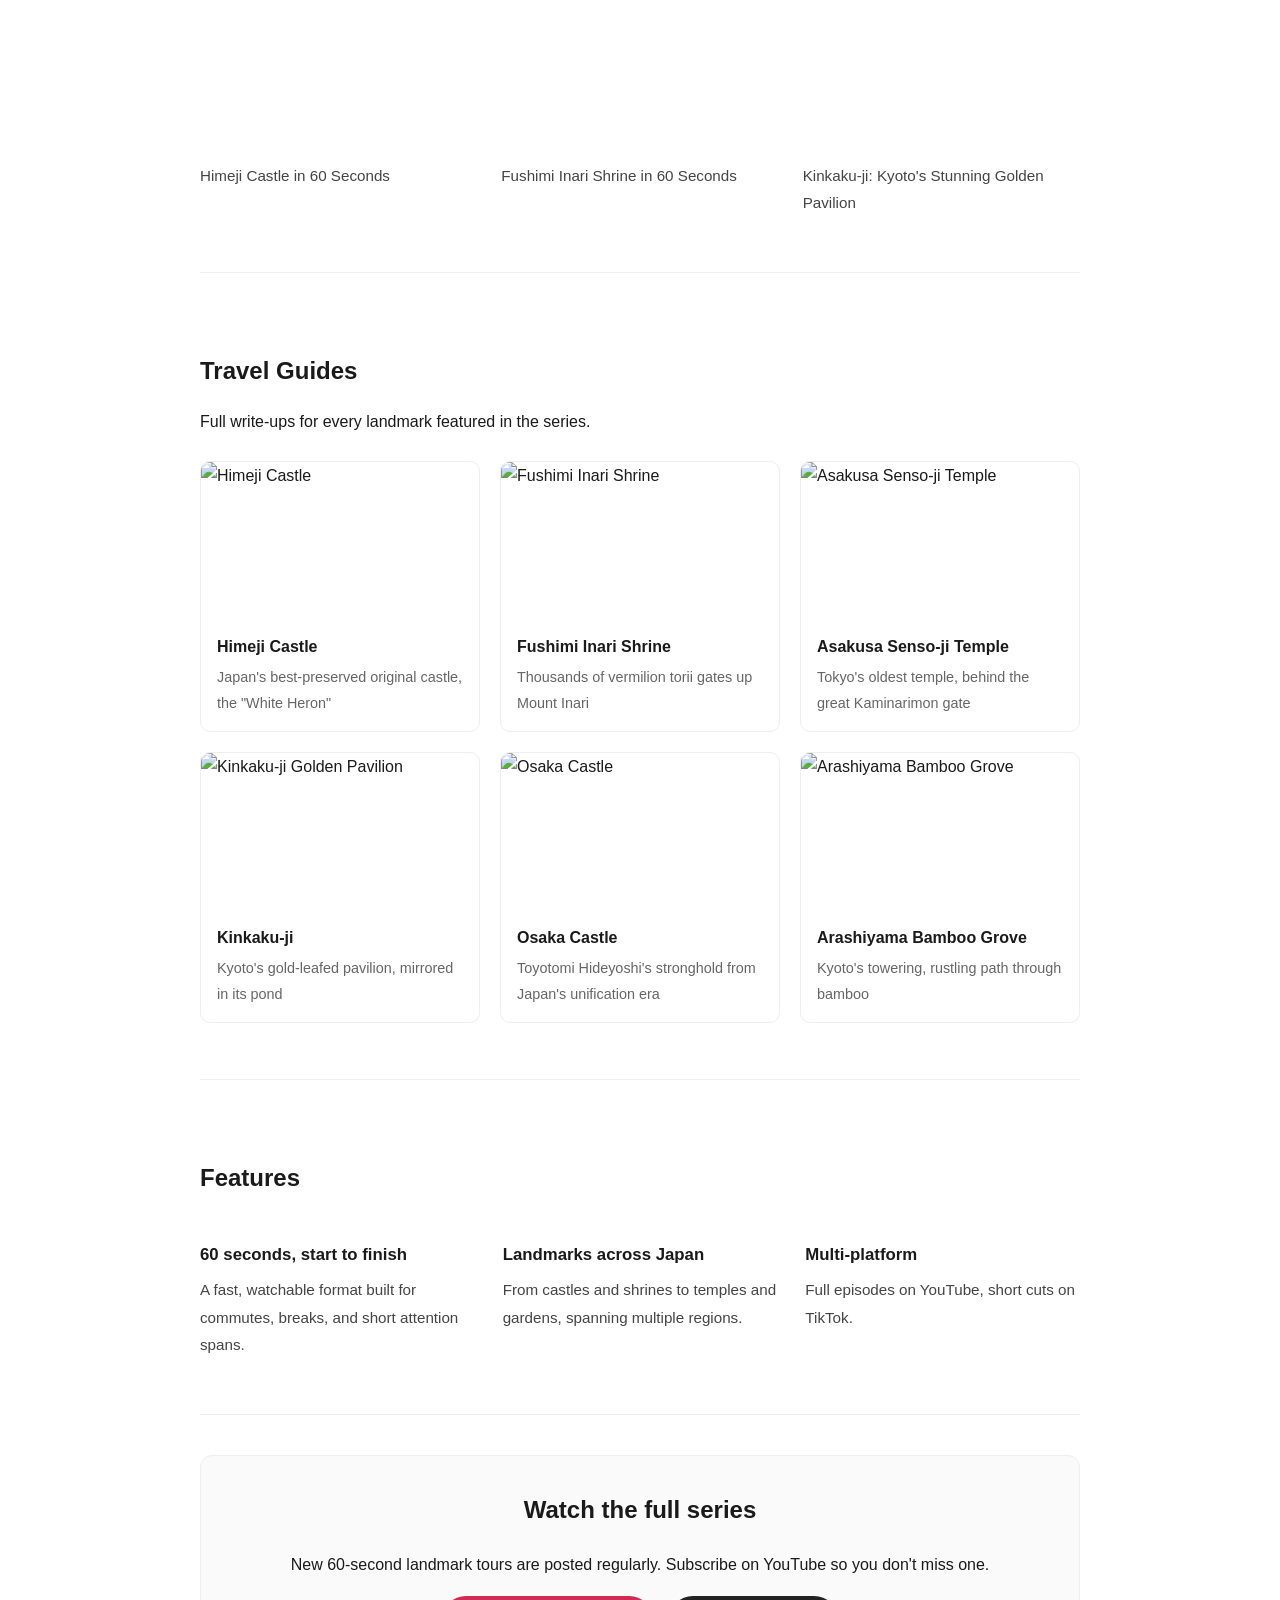
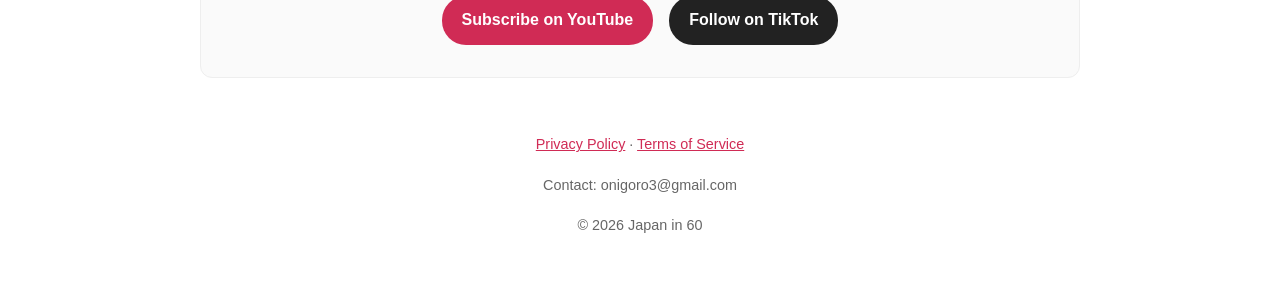
==== commit c82069ea: "OAuth検証対応: アプリの目的専用セクションをトップに新設、hero/meta descriptionにも目的を明記 Co-Authored-By: Claude Sonnet 5 <norepl" ====
--- a/index.html
+++ b/index.html
@@ -5,7 +5,7 @@
 <meta name="viewport" content="width=device-width, initial-scale=1">
 <meta name="google-site-verification" content="rEIEpNqiU4zA0SunhPDjMxFzEUC4fReAYaHafd4rKjI" />
 <title>Japan in 60 | Japan's Landmarks in 60-Second Videos</title>
-<meta name="description" content="Japan in 60 is a short-form video series that tours Japan's most iconic landmarks in 60 seconds each. Watch on YouTube and TikTok, or read the full travel guides.">
+<meta name="description" content="Japan in 60 is a travel video app and series. The Japan in 60 app uses the YouTube Data API to upload and manage 60-second landmark videos on its own official YouTube channel and read that channel's analytics.">
 <link rel="canonical" href="https://japanin.net/">
 <link rel="stylesheet" href="./style.css">
 </head>
@@ -14,12 +14,25 @@
 <header class="hero">
   <h1>Japan in 60</h1>
   <p>Japan's most iconic landmarks, toured in 60-second videos.</p>
+  <p>This is the official homepage of the <strong>Japan in 60</strong> app: a video production and publishing tool whose purpose is to create 60-second travel videos about Japan's landmarks and publish them to the official Japan in 60 YouTube channel.</p>
 </header>
 
 <div class="wrap">
 
+  <section id="app-purpose">
+    <h2>What the Japan in 60 App Does</h2>
+    <p><strong>Purpose of the app:</strong> Japan in 60 is an application that produces short travel videos about Japan's landmarks and publishes them to its own official <a href="https://www.youtube.com/channel/UCpa-3qOSFfcZK1bfdzQVUzA" target="_blank" rel="noopener">Japan in 60 YouTube channel</a>. The app is used only by the operator of this website and channel; it is not offered to, and does not act on behalf of, any other users.</p>
+    <p>The Japan in 60 app uses the YouTube Data API and YouTube Analytics API for the following purposes, on the operator's own channel only:</p>
+    <ul>
+      <li><strong>Upload videos</strong> — publish newly produced 60-second landmark videos to the official Japan in 60 YouTube channel.</li>
+      <li><strong>Manage the channel's own content</strong> — set titles, descriptions, thumbnails, captions and playlists for the channel's own videos.</li>
+      <li><strong>Read the channel's analytics</strong> — read view counts and basic performance reports of the channel's own videos to plan future videos.</li>
+    </ul>
+    <p>The app never accesses, modifies or collects data from any other user's YouTube account or Google account. See our <a href="./privacy-policy.html">Privacy Policy</a> and <a href="./terms-of-service.html">Terms of Service</a> for details on how data is handled.</p>
+  </section>
+
   <section id="about">
-    <h2>About</h2>
+    <h2>About the Video Series</h2>
     <p>This is the official website and application homepage for <strong>Japan in 60</strong>, a short-form travel video series covering Japan's landmarks — Himeji Castle, Fushimi Inari Shrine, Senso-ji Temple, Kinkaku-ji, Osaka Castle, the Arashiyama Bamboo Grove, and more — each distilled into a single 60-second video. New videos are posted regularly on YouTube, with clips also shared on TikTok and Instagram.</p>
     <p>The Japan in 60 application uses the YouTube Data API, on behalf of its own operator only, to upload new videos, manage captions, thumbnails and playlists, and read basic performance analytics for the official Japan in 60 YouTube channel. It does not access or modify any other user's YouTube account.</p>
     <p><a href="./characters.html">Meet the cast bringing these stories to life &rarr;</a></p>
